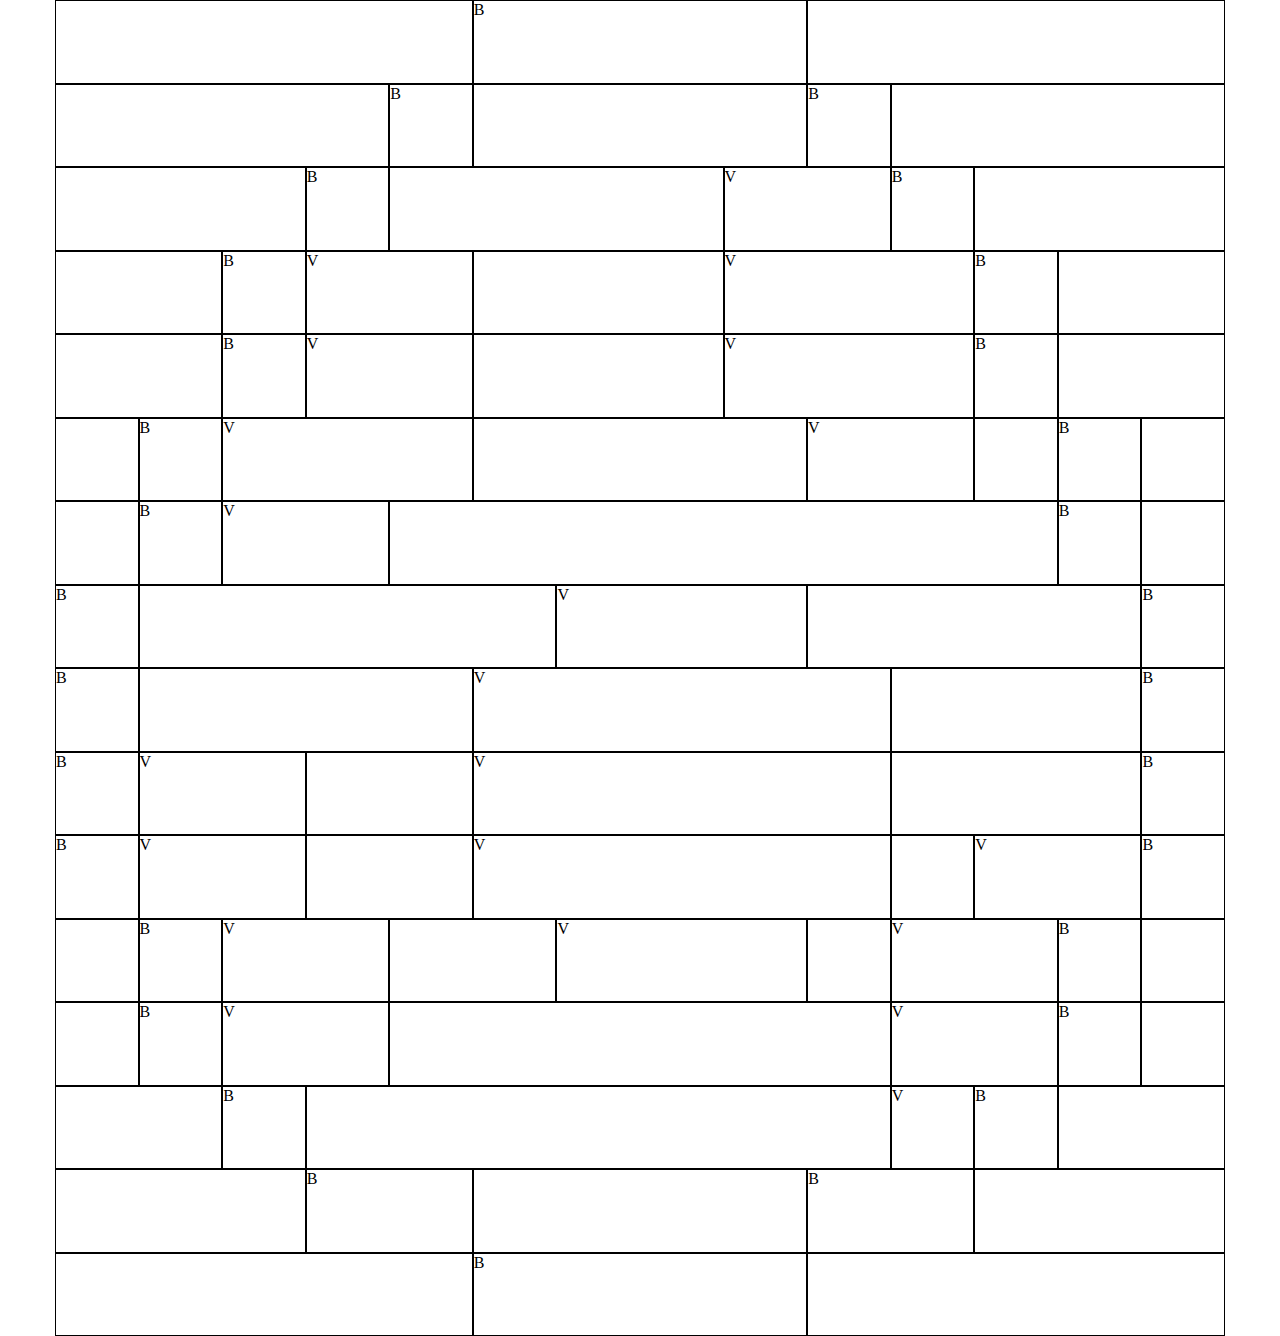
==== bonus/index.html @ 0ceb511a "Bonus" ====
<!DOCTYPE html>
<html lang="en">
<head>
  <meta charset="UTF-8">
  <meta name="viewport" content="width=device-width, initial-scale=1.0">
  <meta http-equiv="X-UA-Compatible" content="ie=edge">
  <title>Document</title>
  <link rel="stylesheet" href="css/style.css">
  <link rel="stylesheet" href="framework/12boll.css">
</head>
<body>
  <div class="container">
    <div class="row">
      <div class="col-5"></div>
      <div class="col-4">B</div>
      <div class="col-5"></div>
    </div>

    <div class="row">
      <div class="col-4"></div>
      <div class="col-1">B</div>
      <div class="col-4"></div>
      <div class="col-1">B</div>
      <div class="col-4"></div>
    </div>
    <div class="row">
      <div class="col-3"></div>
      <div class="col-1">B</div>
      <div class="col-4"></div>
      <div class="col-2">V</div>
      <div class="col-1">B</div>
      <div class="col-3"></div>
    </div>
    <div class="row" >
      <div class="col-2"></div>
      <div class="col-1">B</div>
      <div class="col-2">V</div>
      <div class="col-3"></div>
      <div class="col-3">V</div>
      <div class="col-1">B</div>
      <div class="col-2"></div>
    </div>
    <div class="row">
      <div class="col-2"></div>
      <div class="col-1">B</div>
      <div class="col-2">V</div>
      <div class="col-3"></div>
      <div class="col-3">V</div>
      <div class="col-1">B</div>
      <div class="col-2"></div>
    </div>
    <div class="row">
      <div class="col-1"></div>
      <div class="col-1">B</div>
      <div class="col-3">V</div>
      <div class="col-4"></div>
      <div class="col-2">V</div>
      <div class="col-1"></div>
      <div class="col-1">B</div>
      <div class="col-1"></div>
    </div>
    <div class="row" >
      <div class="col-1"></div>
      <div class="col-1">B</div>
      <div class="col-2">V</div>
      <div class="col-8"></div>
      <div class="col-1">B</div>
      <div class="col-1"></div>
    </div>
    <div class="row">
      <div class="col-1">B</div>
      <div class="col-5"></div>
      <div class="col-3">V</div>
      <div class="col-4"></div>
      <div class="col-1">B</div>
    </div>
    <div class="row" >
      <div class="col-1">B</div>
      <div class="col-4"></div>
      <div class="col-5">V</div>
      <div class="col-3"></div>
      <div class="col-1">B</div>
    </div>
    <div class="row">
      <div class="col-1">B</div>
      <div class="col-2">V</div>
      <div class="col-2"></div>
      <div class="col-5">V</div>
      <div class="col-3"></div>
      <div class="col-1">B</div>
    </div>
    <div class="row">
      <div class="col-1">B</div>
      <div class="col-2">V</div>
      <div class="col-2"></div>
      <div class="col-5">V</div>
      <div class="col-1"></div>
      <div class="col-2">V</div>
      <div class="col-1">B</div>
    </div>
    <div class="row">
      <div class="col-1"></div>
      <div class="col-1">B</div>
      <div class="col-2">V</div>
      <div class="col-2"></div>
      <div class="col-3">V</div>
      <div class="col-1"></div>
      <div class="col-2">V</div>
      <div class="col-1">B</div>
      <div class="col-1"></div>
    </div>
    <div class="row">
      <div class="col-1"></div>
      <div class="col-1">B</div>
      <div class="col-2">V</div>
      <div class="col-6"></div>
      <div class="col-2">V</div>
      <div class="col-1">B</div>
      <div class="col-1"></div>
    </div>
    <div class="row">
      <div class="col-2"></div>
      <div class="col-1">B</div>
      <div class="col-7"></div>
      <div class="col-1">V</div>
      <div class="col-1">B</div>
      <div class="col-2"></div>
    </div>
    <div class="row">
      <div class="col-3"></div>
      <div class="col-2">B</div>
      <div class="col-4"></div>
      <div class="col-2">B</div>
      <div class="col-3"></div>
    </div>
    <div class="row">
      <div class="col-5"></div>
      <div class="col-4">B</div>
      <div class="col-5"></div>
    </div>
  </div>
</body>
</html>
---- bonus/css/style.css ----
*{
  margin: 0;
  padding: 0;
  box-sizing: border-box;
}

.container{
  max-width: 1170px;
  margin: 0 auto;
}
.row::after{
  content: '';
  display: table;
  clear: both;
}
.row [class*="col-"]{
  float: left;
  height: 83.5px ;
  border: 1px solid black;
}
---- bonus/framework/12boll.css ----
*{
  margin: 0;
  padding: 0;
  box-sizing: border-box;
}
/*Framework*/
.col-1{
  width: calc(100% / 14 * 1);
}
.col-2{
  width: calc(100% / 14 * 2);
}
.col-3{
  width: calc(100% / 14 * 3);
}
.col-4{
  width: calc(100% / 14 * 4);
}
.col-5{
  width: calc(100% / 14 * 5);
}
.col-6{
  width: calc(100% / 14 * 6);
}
.col-7{
  width: calc(100% / 14 * 7);
}
.col-8{
  width: calc(100% / 14 * 8);
}
.col-9{
  width: calc(100% / 14 * 9);
}
.col-10{
  width: calc(100% / 14 * 10);
}
.col-11{
  width: calc(100% / 14 * 11);
}
.col-12{
  width: calc(100% / 14 * 12);
}
.col-13{
  width: calc(100% / 14 * 13);
}
.col-14{
  width: calc(100% / 14 * 14);
}
/*Offset Framework*/


.col-offset-1 {
 margin-left: calc((100% / 12) * 1)
}
.col-offset-2 {
 margin-left: calc((100% / 14) * 2)
}
.col-offset-3 {
 margin-left: calc((100% / 14) * 3)
}
.col-offset-4 {
 margin-left: calc((100% / 14) * 4)
}
.col-offset-5 {
 margin-left: calc((100% / 14) * 5)
}
.col-offset-6 {
 margin-left: calc((100% / 14) * 6)
}
.col-offset-7 {
 margin-left: calc((100% / 14) * 7)
}
.col-offset-8 {
 margin-left: calc((100% / 14) * 8)
}
.col-offset-9 {
 margin-left: calc((100% / 14) * 9)
}
.col-offset-10 {
 margin-left: calc((100% / 14) * 10)
}
.col-offset-11 {
 margin-left: calc((100% / 14) * 11)
}
.col-offset-12 {
 margin-left: calc((100% / 14) * 12)
}
.col-offset-13 {
 margin-left: calc((100% / 14) * 13)
}
.col-offset-14 {
 margin-left: calc((100% / 14) * 14)
}
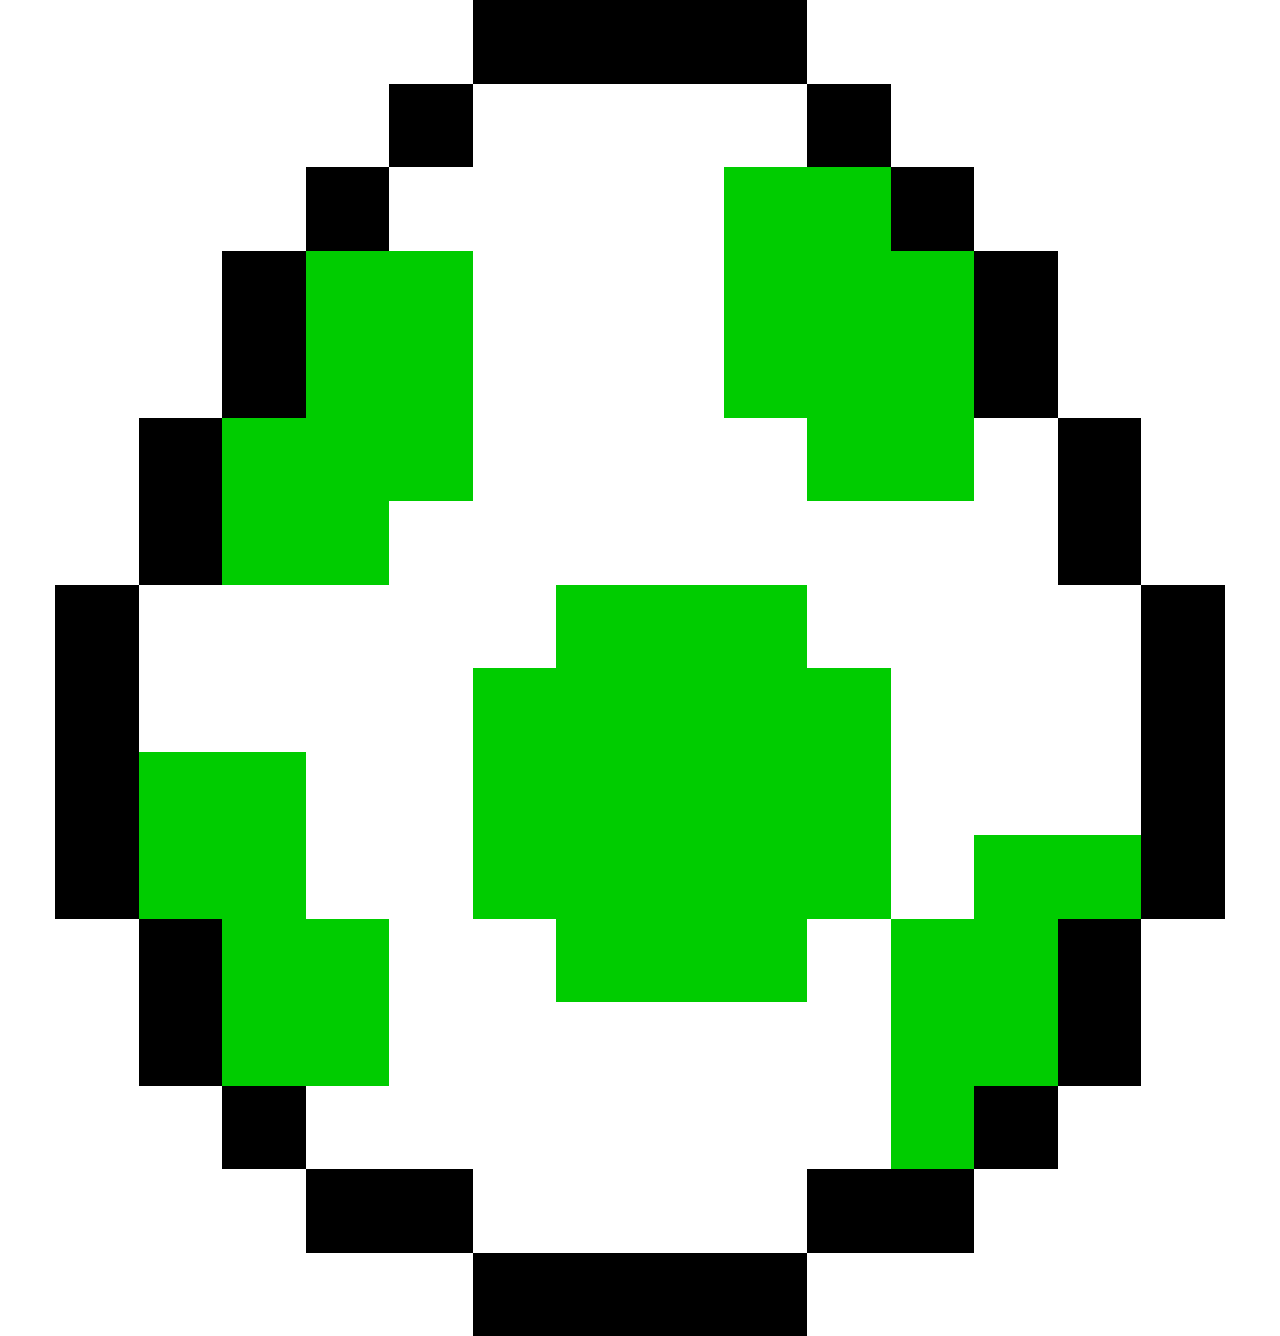
==== commit ee00dd08: "Bonus Ended" ====
--- a/bonus/index.html
+++ b/bonus/index.html
@@ -11,132 +11,88 @@
 <body>
   <div class="container">
     <div class="row">
-      <div class="col-5"></div>
-      <div class="col-4">B</div>
-      <div class="col-5"></div>
+      <div class="col-4 black col-offset-5"></div>
     </div>
 
     <div class="row">
-      <div class="col-4"></div>
-      <div class="col-1">B</div>
-      <div class="col-4"></div>
-      <div class="col-1">B</div>
-      <div class="col-4"></div>
+      <div class="col-1 black col-offset-4"></div>
+      <div class="col-1 black col-offset-4"></div>
     </div>
     <div class="row">
-      <div class="col-3"></div>
-      <div class="col-1">B</div>
-      <div class="col-4"></div>
-      <div class="col-2">V</div>
-      <div class="col-1">B</div>
-      <div class="col-3"></div>
+      <div class="col-1 black col-offset-3"></div>
+      <div class="col-2 green col-offset-4"></div>
+      <div class="col-1 black"></div>
     </div>
     <div class="row" >
-      <div class="col-2"></div>
-      <div class="col-1">B</div>
-      <div class="col-2">V</div>
-      <div class="col-3"></div>
-      <div class="col-3">V</div>
-      <div class="col-1">B</div>
-      <div class="col-2"></div>
+      <div class="col-1 black col-offset-2"></div>
+      <div class="col-2 green"></div>
+      <div class="col-3 green col-offset-3"></div>
+      <div class="col-1 black"></div>
     </div>
     <div class="row">
-      <div class="col-2"></div>
-      <div class="col-1">B</div>
-      <div class="col-2">V</div>
-      <div class="col-3"></div>
-      <div class="col-3">V</div>
-      <div class="col-1">B</div>
-      <div class="col-2"></div>
+      <div class="col-1 black col-offset-2"></div>
+      <div class="col-2 green"></div>
+      <div class="col-3 green col-offset-3"></div>
+      <div class="col-1 black"></div>
     </div>
     <div class="row">
-      <div class="col-1"></div>
-      <div class="col-1">B</div>
-      <div class="col-3">V</div>
-      <div class="col-4"></div>
-      <div class="col-2">V</div>
-      <div class="col-1"></div>
-      <div class="col-1">B</div>
-      <div class="col-1"></div>
+      <div class="col-1 black col-offset-1"></div>
+      <div class="col-3 green"></div>
+      <div class="col-2 green col-offset-4"></div>
+      <div class="col-1 black col-offset-1"></div>
     </div>
     <div class="row" >
-      <div class="col-1"></div>
-      <div class="col-1">B</div>
-      <div class="col-2">V</div>
-      <div class="col-8"></div>
-      <div class="col-1">B</div>
-      <div class="col-1"></div>
+      <div class="col-1 black col-offset-1"></div>
+      <div class="col-2 green"></div>
+      <div class="col-1 black col-offset-8"></div>
     </div>
     <div class="row">
-      <div class="col-1">B</div>
-      <div class="col-5"></div>
-      <div class="col-3">V</div>
-      <div class="col-4"></div>
-      <div class="col-1">B</div>
+      <div class="col-1 black"></div>
+      <div class="col-3 green col-offset-5 "></div>
+      <div class="col-1 black col-offset-4"></div>
     </div>
     <div class="row" >
-      <div class="col-1">B</div>
-      <div class="col-4"></div>
-      <div class="col-5">V</div>
-      <div class="col-3"></div>
-      <div class="col-1">B</div>
+      <div class="col-1 black"></div>
+      <div class="col-5 green col-offset-4"></div>
+      <div class="col-1 black col-offset-3"></div>
     </div>
     <div class="row">
-      <div class="col-1">B</div>
-      <div class="col-2">V</div>
-      <div class="col-2"></div>
-      <div class="col-5">V</div>
-      <div class="col-3"></div>
-      <div class="col-1">B</div>
+      <div class="col-1 black"></div>
+      <div class="col-2 green"></div>
+      <div class="col-5 green col-offset-2"></div>
+      <div class="col-1 black col-offset-3"></div>
     </div>
     <div class="row">
-      <div class="col-1">B</div>
-      <div class="col-2">V</div>
-      <div class="col-2"></div>
-      <div class="col-5">V</div>
-      <div class="col-1"></div>
-      <div class="col-2">V</div>
-      <div class="col-1">B</div>
+      <div class="col-1 black"></div>
+      <div class="col-2 green"></div>
+      <div class="col-5 green col-offset-2"></div>
+      <div class="col-2 green col-offset-1"></div>
+      <div class="col-1 black"></div>
     </div>
     <div class="row">
-      <div class="col-1"></div>
-      <div class="col-1">B</div>
-      <div class="col-2">V</div>
-      <div class="col-2"></div>
-      <div class="col-3">V</div>
-      <div class="col-1"></div>
-      <div class="col-2">V</div>
-      <div class="col-1">B</div>
-      <div class="col-1"></div>
+      <div class="col-1 black col-offset-1"></div>
+      <div class="col-2 green"></div>
+      <div class="col-3 green col-offset-2"></div>
+      <div class="col-2 green col-offset-1"></div>
+      <div class="col-1 black"></div>
     </div>
     <div class="row">
-      <div class="col-1"></div>
-      <div class="col-1">B</div>
-      <div class="col-2">V</div>
-      <div class="col-6"></div>
-      <div class="col-2">V</div>
-      <div class="col-1">B</div>
-      <div class="col-1"></div>
+      <div class="col-1 black col-offset-1"></div>
+      <div class="col-2 green"></div>
+      <div class="col-2 green col-offset-6"></div>
+      <div class="col-1 black"></div>
     </div>
     <div class="row">
-      <div class="col-2"></div>
-      <div class="col-1">B</div>
-      <div class="col-7"></div>
-      <div class="col-1">V</div>
-      <div class="col-1">B</div>
-      <div class="col-2"></div>
+      <div class="col-1 black col-offset-2"></div>
+      <div class="col-1 green col-offset-7"></div>
+      <div class="col-1 black"></div>
     </div>
     <div class="row">
-      <div class="col-3"></div>
-      <div class="col-2">B</div>
-      <div class="col-4"></div>
-      <div class="col-2">B</div>
-      <div class="col-3"></div>
+      <div class="col-2 black col-offset-3"></div>
+      <div class="col-2 black col-offset-4"></div>
     </div>
     <div class="row">
-      <div class="col-5"></div>
-      <div class="col-4">B</div>
-      <div class="col-5"></div>
+      <div class="col-4 black col-offset-5"></div>
     </div>
   </div>
 </body>
--- a/bonus/css/style.css
+++ b/bonus/css/style.css
@@ -16,5 +16,10 @@
 .row [class*="col-"]{
   float: left;
   height: 83.5px ;
-  border: 1px solid black;
 }
+.black{
+  background-color: black
+}
+.green{
+  background-color: #00CC00;
+}
--- a/bonus/framework/12boll.css
+++ b/bonus/framework/12boll.css
@@ -50,7 +50,7 @@
 
 
 .col-offset-1 {
- margin-left: calc((100% / 12) * 1)
+ margin-left: calc((100% / 14) * 1)
 }
 .col-offset-2 {
  margin-left: calc((100% / 14) * 2)
